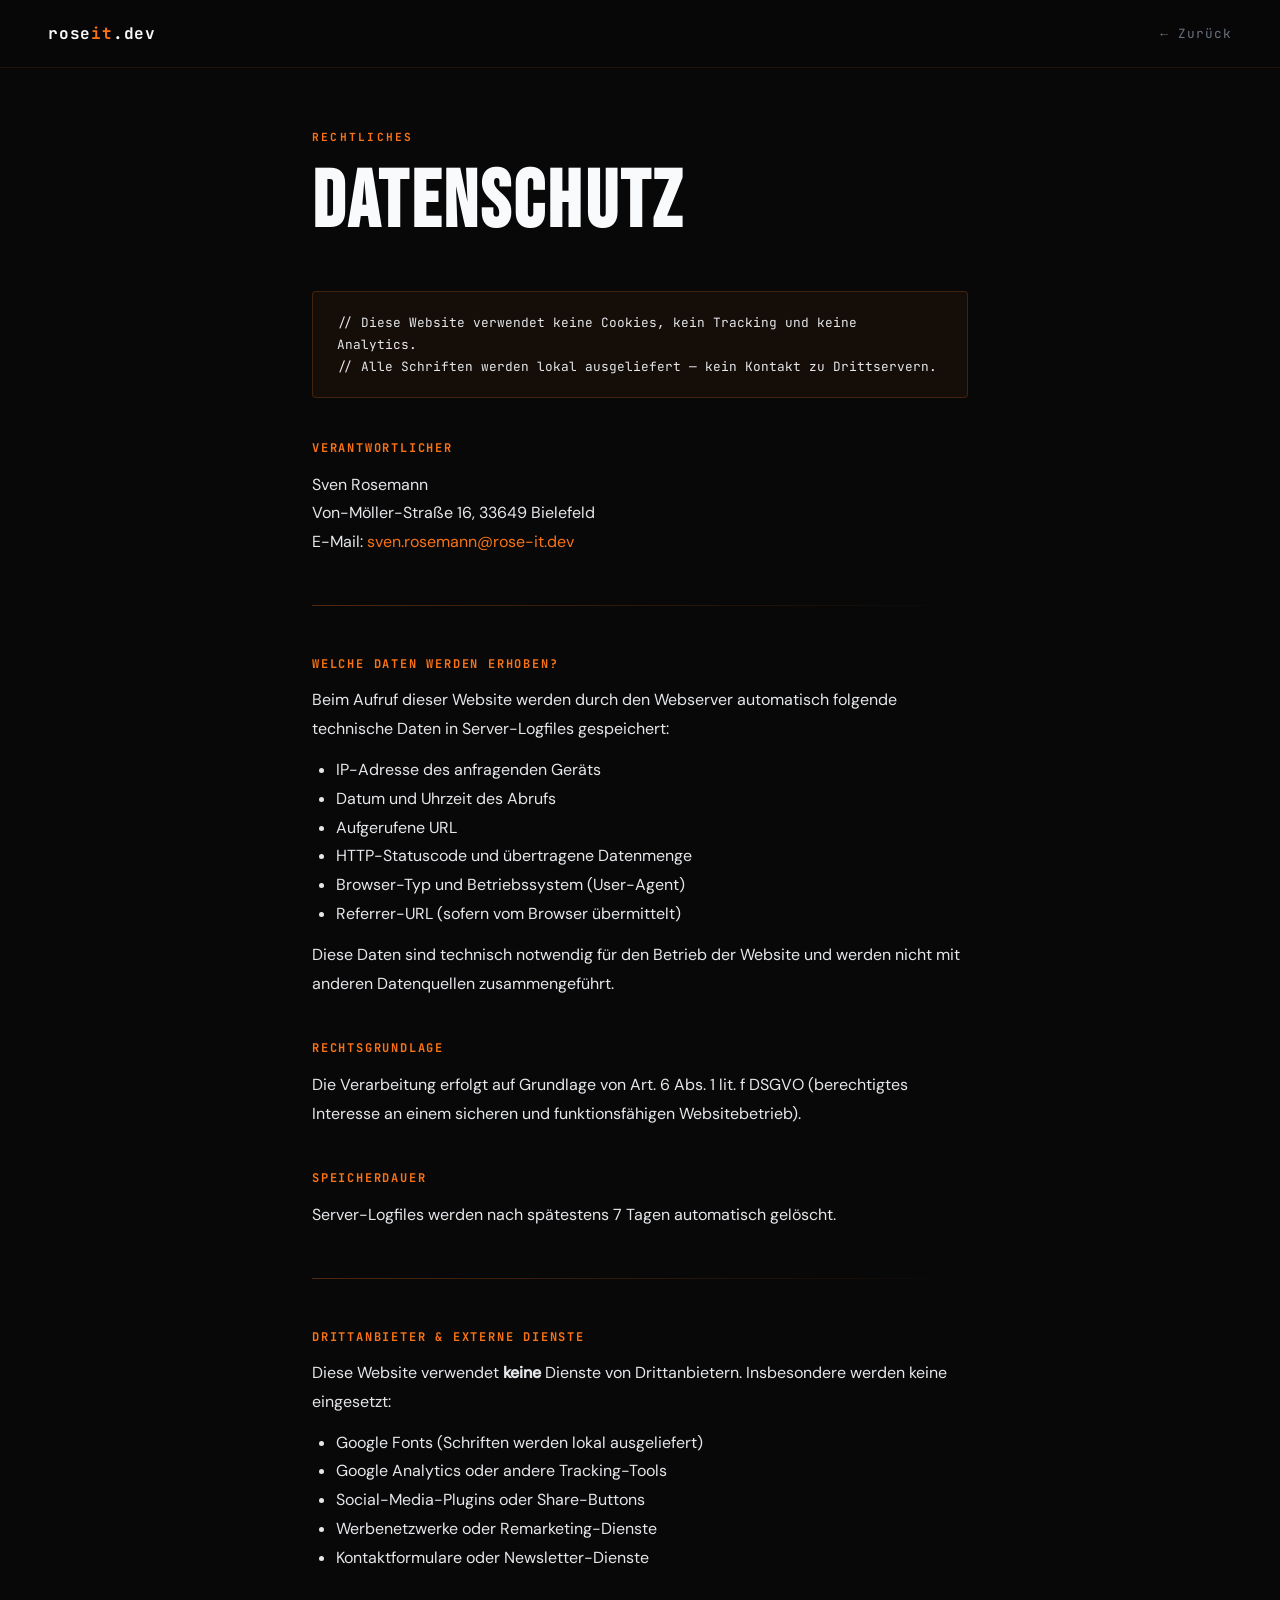
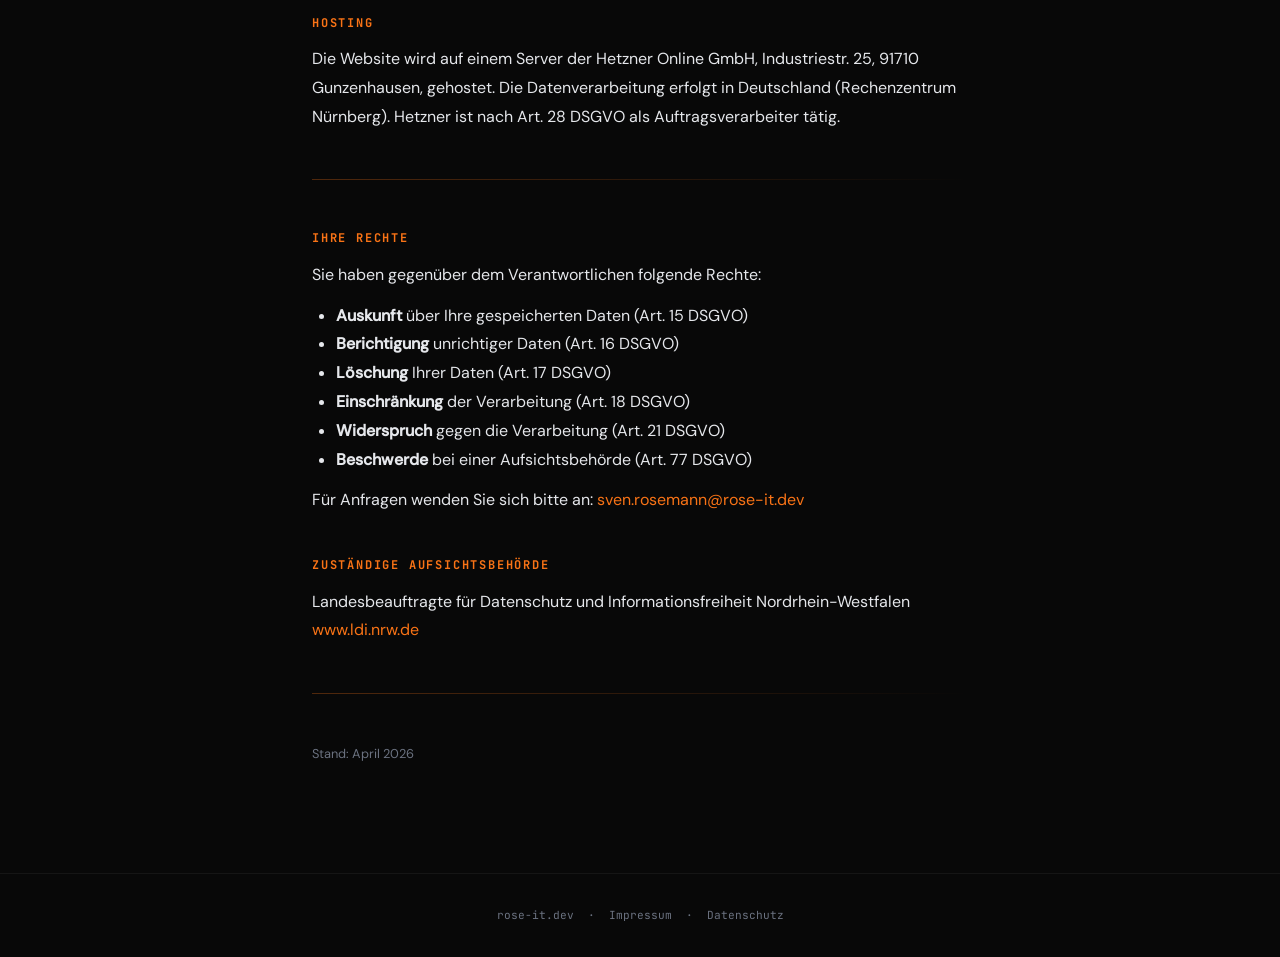
==== datenschutz.html @ e9fc82a7 "Add Impressum and Datenschutz, fix footer - Impressum gemäß § 5 TMG (Bielefeld) - Datenschutzerkläru" ====
<!DOCTYPE html>
<html lang="de">
<head>
  <meta charset="UTF-8" />
  <meta name="viewport" content="width=device-width, initial-scale=1.0" />
  <title>Datenschutz — rose-it.dev</title>
  <meta name="robots" content="noindex, nofollow" />
  <link rel="stylesheet" href="/fonts/fonts.css" />
  <style>
    :root {
      --black:  #080808;
      --coal:   #111111;
      --ash:    #1c1c1c;
      --ember:  #f97316;
      --gold:   #fbbf24;
      --grey:   #6b7280;
      --light:  #e5e7eb;
      --white:  #f9fafb;
    }
    *, *::before, *::after { box-sizing: border-box; margin: 0; padding: 0; }
    body {
      background: var(--black);
      color: var(--light);
      font-family: 'DM Sans', sans-serif;
      font-weight: 400;
      line-height: 1.7;
      min-height: 100vh;
    }
    nav {
      position: fixed; top: 0; left: 0; right: 0; z-index: 100;
      padding: 1.25rem 3rem;
      display: flex; align-items: center; justify-content: space-between;
      background: rgba(8,8,8,0.95);
      border-bottom: 1px solid rgba(249,115,22,0.1);
    }
    .nav-logo {
      font-family: 'JetBrains Mono', monospace;
      font-size: 1rem; font-weight: 700;
      color: var(--white); text-decoration: none; letter-spacing: 0.05em;
    }
    .nav-logo span { color: var(--ember); }
    .nav-back {
      font-family: 'JetBrains Mono', monospace;
      font-size: .8rem; color: var(--grey);
      text-decoration: none; letter-spacing: 0.08em;
      transition: color .2s;
    }
    .nav-back:hover { color: var(--ember); }
    main {
      max-width: 720px;
      margin: 0 auto;
      padding: 8rem 2rem 6rem;
    }
    .page-label {
      font-family: 'JetBrains Mono', monospace;
      font-size: .7rem; font-weight: 700;
      letter-spacing: .2em; text-transform: uppercase;
      color: var(--ember); margin-bottom: 1rem;
    }
    h1 {
      font-family: 'Bebas Neue', sans-serif;
      font-size: clamp(3rem, 8vw, 5rem);
      letter-spacing: .04em; line-height: 1;
      color: var(--white); margin-bottom: 3rem;
    }
    h2 {
      font-family: 'JetBrains Mono', monospace;
      font-size: .75rem; font-weight: 700;
      letter-spacing: .15em; text-transform: uppercase;
      color: var(--ember); margin: 2.5rem 0 .75rem;
    }
    p { color: var(--light); margin-bottom: .75rem; line-height: 1.8; }
    ul { color: var(--light); margin: .5rem 0 .75rem 1.5rem; line-height: 1.8; }
    a { color: var(--ember); text-decoration: none; }
    a:hover { text-decoration: underline; }
    .divider {
      height: 1px;
      background: linear-gradient(90deg, var(--ember) 0%, transparent 100%);
      margin: 3rem 0; opacity: .3;
    }
    .highlight-box {
      border: 1px solid rgba(249,115,22,0.2);
      background: rgba(249,115,22,0.05);
      border-radius: 4px;
      padding: 1.25rem 1.5rem;
      margin: 1rem 0 1.5rem;
      font-family: 'JetBrains Mono', monospace;
      font-size: .8rem;
      color: var(--light);
      line-height: 1.7;
    }
    footer {
      text-align: center; padding: 2rem;
      font-family: 'JetBrains Mono', monospace;
      font-size: .7rem; color: var(--grey);
      border-top: 1px solid rgba(255,255,255,0.05);
    }
    footer a { color: var(--grey); }
    footer a:hover { color: var(--ember); }
  </style>
</head>
<body>

  <nav>
    <a href="/" class="nav-logo">rose<span>it</span>.dev</a>
    <a href="/" class="nav-back">← Zurück</a>
  </nav>

  <main>
    <div class="page-label">Rechtliches</div>
    <h1>DATENSCHUTZ</h1>

    <div class="highlight-box">
      // Diese Website verwendet keine Cookies, kein Tracking und keine Analytics.<br />
      // Alle Schriften werden lokal ausgeliefert — kein Kontakt zu Drittservern.
    </div>

    <h2>Verantwortlicher</h2>
    <p>
      Sven Rosemann<br />
      Von-Möller-Straße 16, 33649 Bielefeld<br />
      E-Mail: <a href="mailto:sven.rosemann@rose-it.dev">sven.rosemann@rose-it.dev</a>
    </p>

    <div class="divider"></div>

    <h2>Welche Daten werden erhoben?</h2>
    <p>Beim Aufruf dieser Website werden durch den Webserver automatisch folgende technische Daten in Server-Logfiles gespeichert:</p>
    <ul>
      <li>IP-Adresse des anfragenden Geräts</li>
      <li>Datum und Uhrzeit des Abrufs</li>
      <li>Aufgerufene URL</li>
      <li>HTTP-Statuscode und übertragene Datenmenge</li>
      <li>Browser-Typ und Betriebssystem (User-Agent)</li>
      <li>Referrer-URL (sofern vom Browser übermittelt)</li>
    </ul>
    <p>Diese Daten sind technisch notwendig für den Betrieb der Website und werden nicht mit anderen Datenquellen zusammengeführt.</p>

    <h2>Rechtsgrundlage</h2>
    <p>Die Verarbeitung erfolgt auf Grundlage von Art. 6 Abs. 1 lit. f DSGVO (berechtigtes Interesse an einem sicheren und funktionsfähigen Websitebetrieb).</p>

    <h2>Speicherdauer</h2>
    <p>Server-Logfiles werden nach spätestens 7 Tagen automatisch gelöscht.</p>

    <div class="divider"></div>

    <h2>Drittanbieter & externe Dienste</h2>
    <p>Diese Website verwendet <strong>keine</strong> Dienste von Drittanbietern. Insbesondere werden keine eingesetzt:</p>
    <ul>
      <li>Google Fonts (Schriften werden lokal ausgeliefert)</li>
      <li>Google Analytics oder andere Tracking-Tools</li>
      <li>Social-Media-Plugins oder Share-Buttons</li>
      <li>Werbenetzwerke oder Remarketing-Dienste</li>
      <li>Kontaktformulare oder Newsletter-Dienste</li>
    </ul>

    <h2>Hosting</h2>
    <p>Die Website wird auf einem Server der Hetzner Online GmbH, Industriestr. 25, 91710 Gunzenhausen, gehostet. Die Datenverarbeitung erfolgt in Deutschland (Rechenzentrum Nürnberg). Hetzner ist nach Art. 28 DSGVO als Auftragsverarbeiter tätig.</p>

    <div class="divider"></div>

    <h2>Ihre Rechte</h2>
    <p>Sie haben gegenüber dem Verantwortlichen folgende Rechte:</p>
    <ul>
      <li><strong>Auskunft</strong> über Ihre gespeicherten Daten (Art. 15 DSGVO)</li>
      <li><strong>Berichtigung</strong> unrichtiger Daten (Art. 16 DSGVO)</li>
      <li><strong>Löschung</strong> Ihrer Daten (Art. 17 DSGVO)</li>
      <li><strong>Einschränkung</strong> der Verarbeitung (Art. 18 DSGVO)</li>
      <li><strong>Widerspruch</strong> gegen die Verarbeitung (Art. 21 DSGVO)</li>
      <li><strong>Beschwerde</strong> bei einer Aufsichtsbehörde (Art. 77 DSGVO)</li>
    </ul>
    <p>Für Anfragen wenden Sie sich bitte an: <a href="mailto:sven.rosemann@rose-it.dev">sven.rosemann@rose-it.dev</a></p>

    <h2>Zuständige Aufsichtsbehörde</h2>
    <p>Landesbeauftragte für Datenschutz und Informationsfreiheit Nordrhein-Westfalen<br />
    <a href="https://www.ldi.nrw.de" target="_blank" rel="noopener">www.ldi.nrw.de</a></p>

    <div class="divider"></div>
    <p style="color: var(--grey); font-size: .8rem;">Stand: April 2026</p>
  </main>

  <footer>
    <a href="/">rose-it.dev</a> &nbsp;·&nbsp;
    <a href="/impressum.html">Impressum</a> &nbsp;·&nbsp;
    <a href="/datenschutz.html">Datenschutz</a>
  </footer>

</body>
</html>
---- fonts/fonts.css ----
@font-face {
  font-family: 'Bebas Neue';
  font-style: normal;
  font-weight: 400;
  font-display: swap;
  src: url('/fonts/bebas-neue-400.woff2') format('woff2');
}
@font-face {
  font-family: 'DM Sans';
  font-style: normal;
  font-weight: 300;
  font-display: swap;
  src: url('/fonts/dm-sans-300.woff2') format('woff2');
}
@font-face {
  font-family: 'DM Sans';
  font-style: normal;
  font-weight: 400;
  font-display: swap;
  src: url('/fonts/dm-sans-400.woff2') format('woff2');
}
@font-face {
  font-family: 'DM Sans';
  font-style: normal;
  font-weight: 500;
  font-display: swap;
  src: url('/fonts/dm-sans-500.woff2') format('woff2');
}
@font-face {
  font-family: 'JetBrains Mono';
  font-style: normal;
  font-weight: 300;
  font-display: swap;
  src: url('/fonts/jetbrains-mono-300.woff2') format('woff2');
}
@font-face {
  font-family: 'JetBrains Mono';
  font-style: normal;
  font-weight: 400;
  font-display: swap;
  src: url('/fonts/jetbrains-mono-400.woff2') format('woff2');
}
@font-face {
  font-family: 'JetBrains Mono';
  font-style: normal;
  font-weight: 700;
  font-display: swap;
  src: url('/fonts/jetbrains-mono-700.woff2') format('woff2');
}
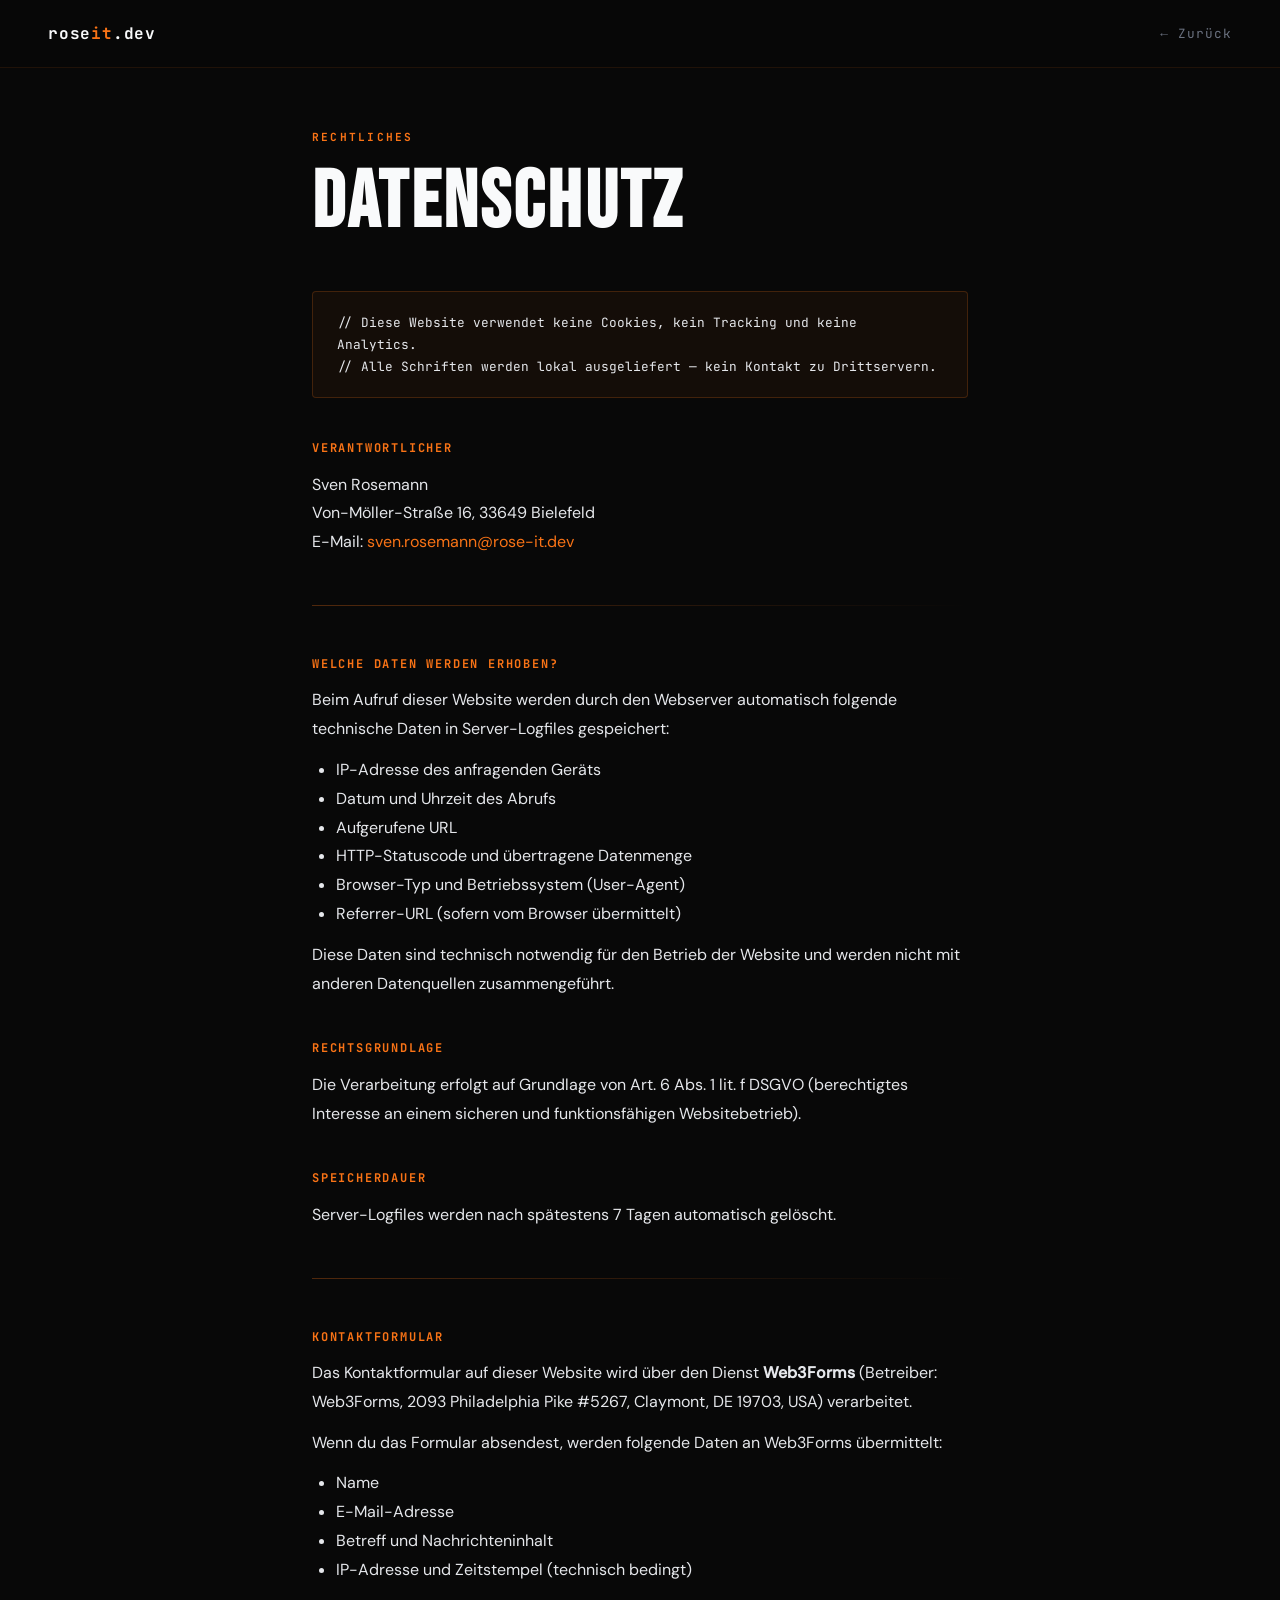
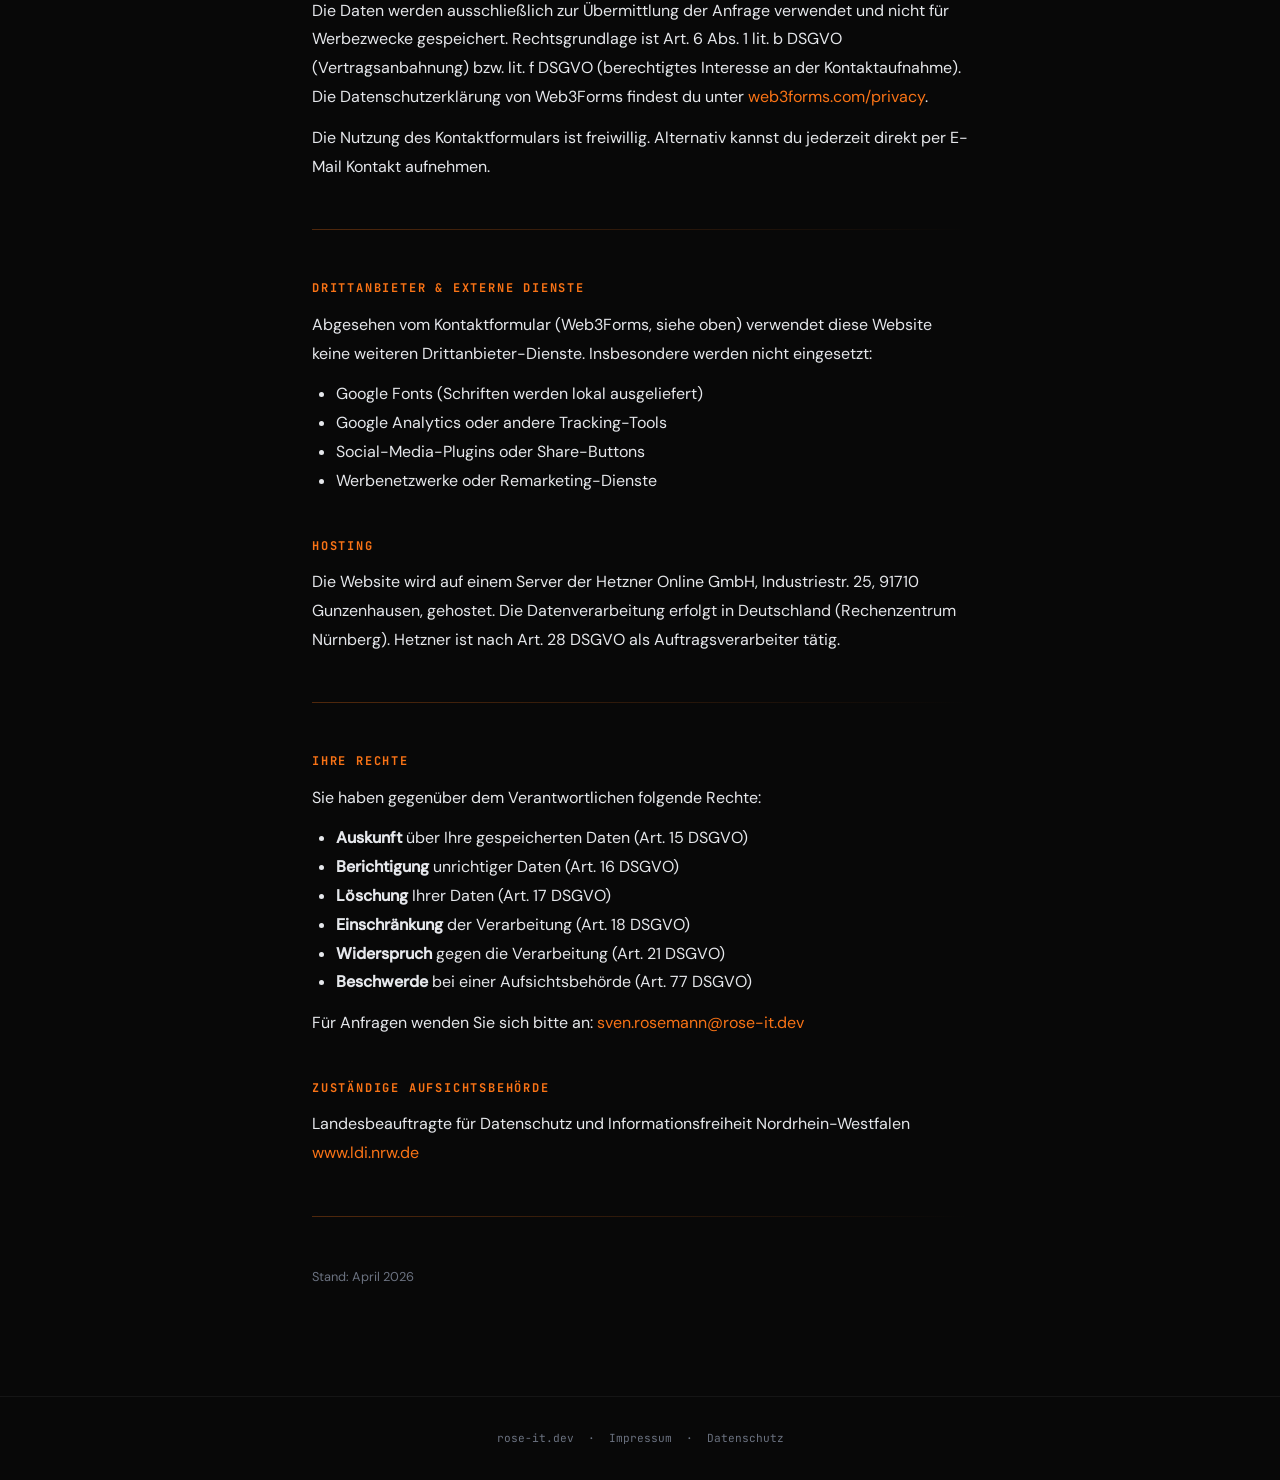
==== commit 610dc9d5: "Add favicon, llms.txt, robots.txt, sitemap, update Datenschutz - favicon.svg: orange 'ri' monogram o" ====
--- a/datenschutz.html
+++ b/datenschutz.html
@@ -5,6 +5,7 @@
   <meta name="viewport" content="width=device-width, initial-scale=1.0" />
   <title>Datenschutz — rose-it.dev</title>
   <meta name="robots" content="noindex, nofollow" />
+  <link rel="icon" type="image/svg+xml" href="/favicon.svg" />
   <link rel="stylesheet" href="/fonts/fonts.css" />
   <style>
     :root {
@@ -144,14 +145,27 @@
 
     <div class="divider"></div>
 
+    <h2>Kontaktformular</h2>
+    <p>Das Kontaktformular auf dieser Website wird über den Dienst <strong>Web3Forms</strong> (Betreiber: Web3Forms, 2093 Philadelphia Pike #5267, Claymont, DE 19703, USA) verarbeitet.</p>
+    <p>Wenn du das Formular absendest, werden folgende Daten an Web3Forms übermittelt:</p>
+    <ul>
+      <li>Name</li>
+      <li>E-Mail-Adresse</li>
+      <li>Betreff und Nachrichteninhalt</li>
+      <li>IP-Adresse und Zeitstempel (technisch bedingt)</li>
+    </ul>
+    <p>Die Daten werden ausschließlich zur Übermittlung der Anfrage verwendet und nicht für Werbezwecke gespeichert. Rechtsgrundlage ist Art. 6 Abs. 1 lit. b DSGVO (Vertragsanbahnung) bzw. lit. f DSGVO (berechtigtes Interesse an der Kontaktaufnahme). Die Datenschutzerklärung von Web3Forms findest du unter <a href="https://web3forms.com/privacy" target="_blank" rel="noopener">web3forms.com/privacy</a>.</p>
+    <p>Die Nutzung des Kontaktformulars ist freiwillig. Alternativ kannst du jederzeit direkt per E-Mail Kontakt aufnehmen.</p>
+
+    <div class="divider"></div>
+
     <h2>Drittanbieter & externe Dienste</h2>
-    <p>Diese Website verwendet <strong>keine</strong> Dienste von Drittanbietern. Insbesondere werden keine eingesetzt:</p>
+    <p>Abgesehen vom Kontaktformular (Web3Forms, siehe oben) verwendet diese Website keine weiteren Drittanbieter-Dienste. Insbesondere werden nicht eingesetzt:</p>
     <ul>
       <li>Google Fonts (Schriften werden lokal ausgeliefert)</li>
       <li>Google Analytics oder andere Tracking-Tools</li>
       <li>Social-Media-Plugins oder Share-Buttons</li>
       <li>Werbenetzwerke oder Remarketing-Dienste</li>
-      <li>Kontaktformulare oder Newsletter-Dienste</li>
     </ul>
 
     <h2>Hosting</h2>
